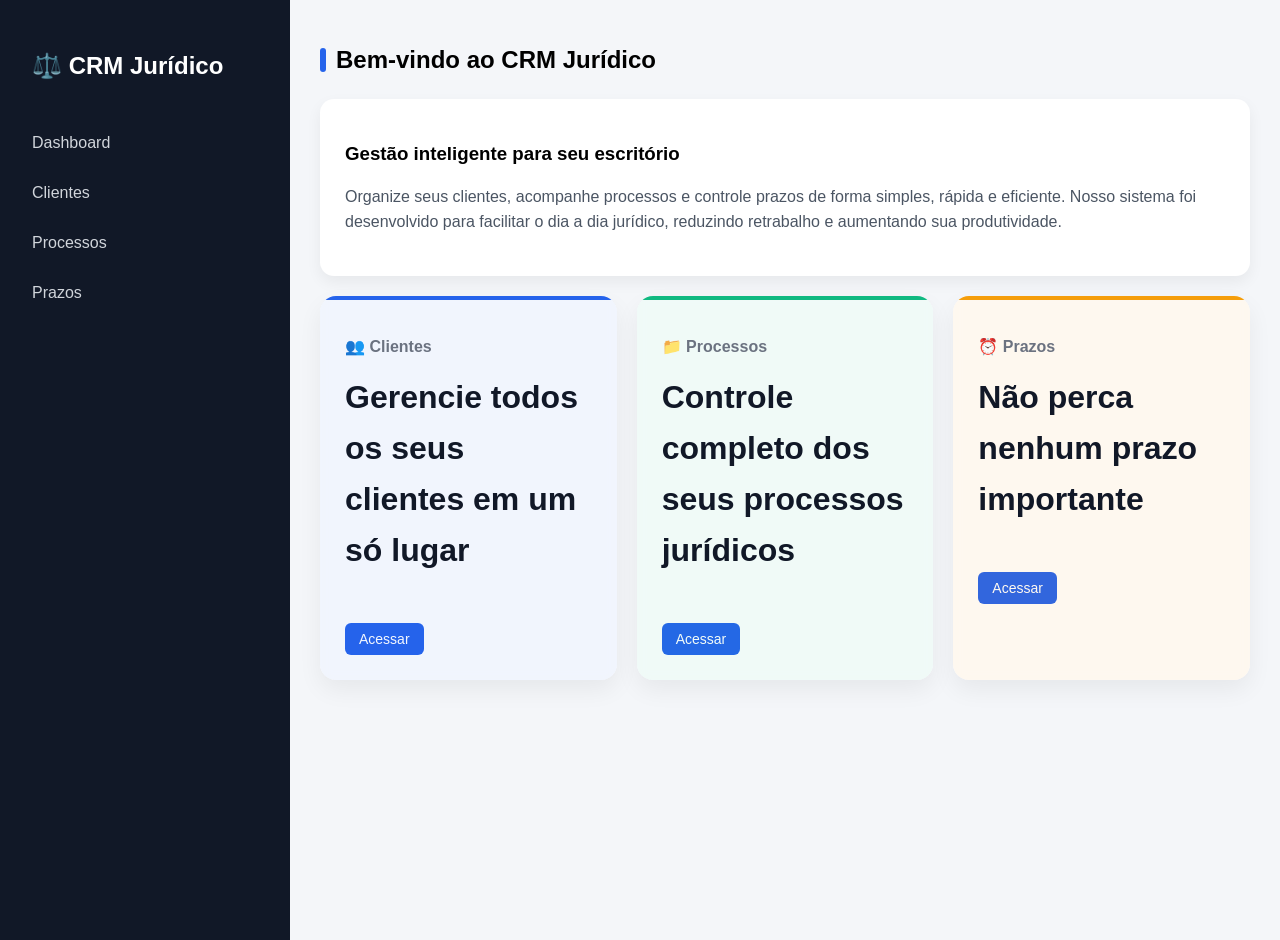
==== index.html @ 1034b17c "Site Inicial Site Inicial" ====
<!DOCTYPE html>
<html lang="pt-br">
<head>
<meta charset="UTF-8">
<title>Início</title>
<link rel="stylesheet" href="style.css">
</head>

<body>

<div class="sidebar">
    <h2>
        <a href="index.html">⚖️ CRM Jurídico</a>
    </h2>

    <a href="dashboard.html">Dashboard</a>
    <a href="clientes.html">Clientes</a>
    <a href="processos.html">Processos</a>
    <a href="prazos.html">Prazos</a>
</div>

<div class="content">

<div class="header">
    <h1 class="title">Bem-vindo ao CRM Jurídico</h1>
</div>

<div class="card">
    <h3>Gestão inteligente para seu escritório</h3>
    <p>
        Organize seus clientes, acompanhe processos e controle prazos de forma simples,
        rápida e eficiente. Nosso sistema foi desenvolvido para facilitar o dia a dia jurídico,
        reduzindo retrabalho e aumentando sua produtividade.
    </p>
</div>

<div class="dashboard">

    <div class="card">
        <h3>👥 Clientes</h3>
        <p>Gerencie todos os seus clientes em um só lugar</p>
        <a href="clientes.html" class="btn-link">Acessar</a>
    </div>

    <div class="card">
        <h3>📁 Processos</h3>
        <p>Controle completo dos seus processos jurídicos</p>
        <a href="processos.html" class="btn-link">Acessar</a>
    </div>

    <div class="card">
        <h3>⏰ Prazos</h3>
        <p>Não perca nenhum prazo importante</p>
        <a href="prazos.html" class="btn-link">Acessar</a>
    </div>

</div>

</div>

</body>
</html>
---- style.css ----
body {
    margin: 0;
    font-family: 'Segoe UI', Arial;
    display: flex;
    background: #f4f6f9;
}

/* SIDEBAR */
.sidebar {
    width: 250px;
    background: #111827;
    color: white;
    height: 100vh;
    padding: 20px;
}

.sidebar h2 {
    margin-bottom: 30px;
}

.sidebar h2 a {
    color: white;
    text-decoration: none;
    font-weight: bold;
}

.sidebar a {
    display: block;
    color: #d1d5db;
    text-decoration: none;
    padding: 12px;
    border-radius: 6px;
    margin-bottom: 8px;
    transition: 0.2s;
}

.sidebar a:hover {
    background: #2563eb;
    color: white;
}

.sidebar a.active {
    background: #2563eb;
    color: white;
}

/* CONTENT */
.content {
    flex: 1;
    padding: 30px;
}

/* HEADER */
.header {
    margin-bottom: 25px;
}

/* TITULO */
.title {
    display: flex;
    align-items: center;
    gap: 10px;
    font-size: 24px;
}

.title::before {
    content: "";
    width: 6px;
    height: 24px;
    background: #2563eb;
    border-radius: 4px;
}

/* CARDS PADRÃO */
.card {
    background: white;
    padding: 25px;
    border-radius: 14px;
    margin-bottom: 20px;
    box-shadow: 0 6px 15px rgba(0,0,0,0.06);
}

/* TEXTO HOME */
.card p {
    color: #4b5563;
    line-height: 1.6;
    margin-top: 10px;
}

/* FORM */
.form-group {
    display: flex;
    gap: 10px;
    margin-top: 10px;
}

input {
    flex: 1;
    padding: 10px;
    border-radius: 6px;
    border: 1px solid #ccc;
}

/* BUTTON */
button {
    background: #2563eb;
    color: white;
    border: none;
    padding: 10px 18px;
    border-radius: 6px;
    cursor: pointer;
    font-weight: bold;
}

button:hover {
    background: #1d4ed8;
}

/* BOTÃO LINK (HOME) */
.btn-link {
    display: inline-block;
    margin-top: 15px;
    text-decoration: none;
    background: #2563eb;
    color: white;
    padding: 8px 14px;
    border-radius: 6px;
    font-size: 14px;
    transition: 0.2s;
}

.btn-link:hover {
    background: #1d4ed8;
}

/* TABLE */
table {
    width: 100%;
    border-collapse: collapse;
    margin-top: 10px;
}

th {
    background: #f3f4f6;
    text-align: left;
    padding: 12px;
}

td {
    padding: 12px;
    border-bottom: 1px solid #eee;
}

/* 🔥 DASHBOARD PROFISSIONAL */
.dashboard {
    display: flex;
    gap: 20px;
    margin-bottom: 20px;
}

/* CARDS DO DASHBOARD */
.dashboard .card {
    flex: 1;
    padding: 25px;
    border-radius: 16px;
    position: relative;
    overflow: hidden;
    min-height: 140px;

    background: rgba(255, 255, 255, 0.85);
    backdrop-filter: blur(6px);

    box-shadow: 0 10px 25px rgba(0,0,0,0.06);

    transition: all 0.25s ease;
}

/* LINHA SUPERIOR */
.dashboard .card::after {
    content: "";
    position: absolute;
    top: 0;
    left: 0;
    height: 4px;
    width: 100%;
}

/* CORES */
.dashboard .card:nth-child(1)::after {
    background: #2563eb;
}

.dashboard .card:nth-child(2)::after {
    background: #10b981;
}

.dashboard .card:nth-child(3)::after {
    background: #f59e0b;
}

/* FUNDO SUAVE */
.dashboard .card::before {
    content: "";
    position: absolute;
    width: 120%;
    height: 120%;
    top: -20%;
    left: -20%;
    opacity: 0.06;
    z-index: 0;
    transition: 0.3s;
}

.dashboard .card:nth-child(1)::before {
    background: #2563eb;
}

.dashboard .card:nth-child(2)::before {
    background: #10b981;
}

.dashboard .card:nth-child(3)::before {
    background: #f59e0b;
}

/* HOVER PROFISSIONAL */
.dashboard .card:hover {
    transform: translateY(-6px) scale(1.01);
    box-shadow: 0 20px 40px rgba(0,0,0,0.08);
}

/* BRILHO AO PASSAR MOUSE */
.dashboard .card:hover::before {
    opacity: 0.12;
    transform: scale(1.1);
}

/* TEXTO DASHBOARD */
.dashboard .card h3 {
    font-size: 16px;
    color: #6b7280;
    position: relative;
    z-index: 1;
}

.dashboard .card p {
    font-size: 32px;
    font-weight: bold;
    margin-top: 10px;
    color: #111827;
    position: relative;
    z-index: 1;
}

/* ALERTA */
.alerta {
    border-left: 6px solid #ef4444;
}

/* LISTA */
.item {
    padding: 10px 0;
    border-bottom: 1px solid #eee;
}
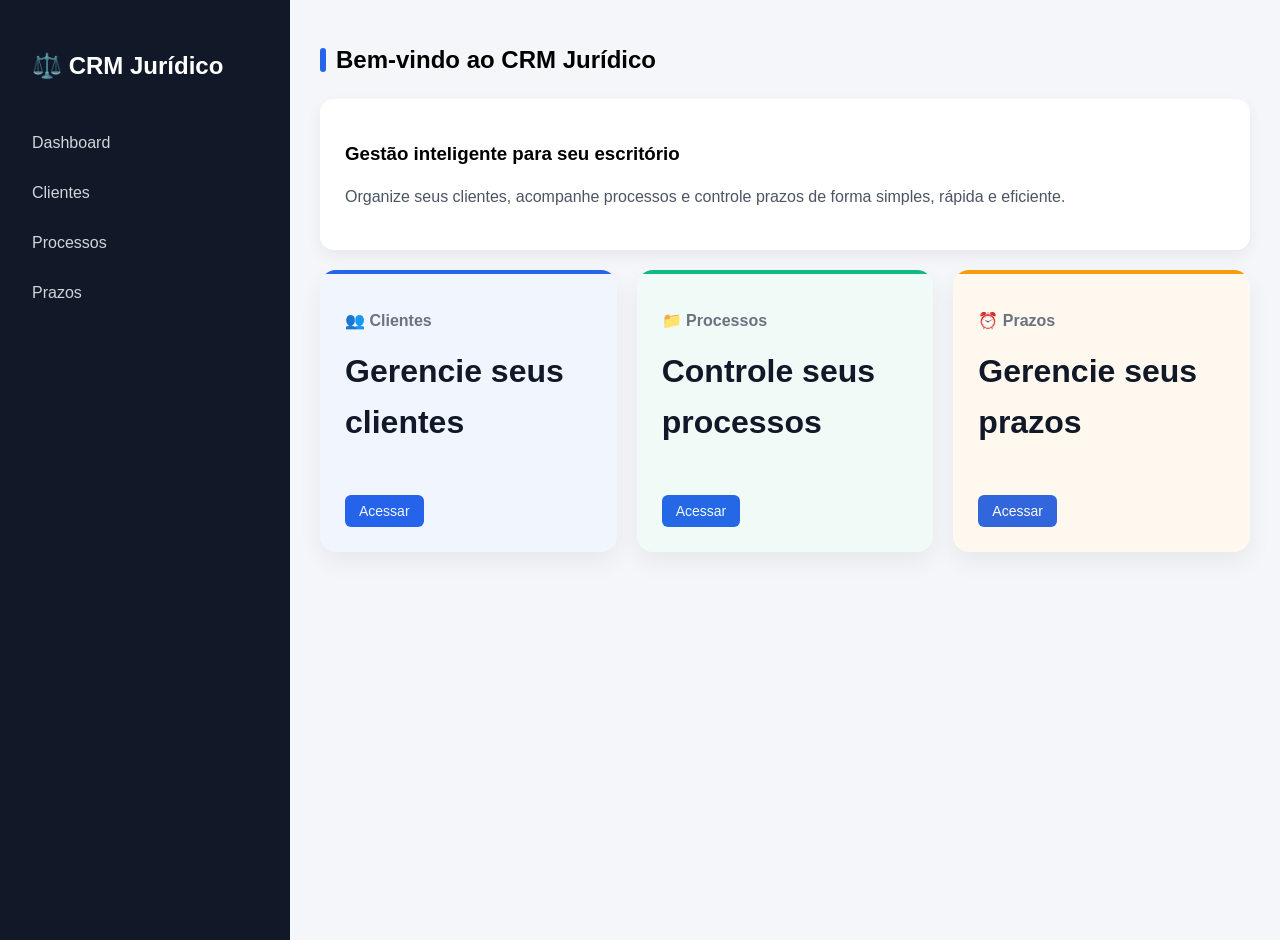
==== commit 477cba1c: "Add files via upload" ====
--- a/index.html
+++ b/index.html
@@ -2,12 +2,17 @@
 <html lang="pt-br">
 <head>
 <meta charset="UTF-8">
+<meta name="viewport" content="width=device-width, initial-scale=1.0">
 <title>Início</title>
 <link rel="stylesheet" href="style.css">
 </head>
 
 <body>
 
+<!-- BOTÃO MENU MOBILE -->
+<button class="menu-toggle" onclick="toggleMenu()">☰</button>
+
+<!-- SIDEBAR -->
 <div class="sidebar">
     <h2>
         <a href="index.html">⚖️ CRM Jurídico</a>
@@ -19,6 +24,7 @@
     <a href="prazos.html">Prazos</a>
 </div>
 
+<!-- CONTEÚDO -->
 <div class="content">
 
 <div class="header">
@@ -29,8 +35,7 @@
     <h3>Gestão inteligente para seu escritório</h3>
     <p>
         Organize seus clientes, acompanhe processos e controle prazos de forma simples,
-        rápida e eficiente. Nosso sistema foi desenvolvido para facilitar o dia a dia jurídico,
-        reduzindo retrabalho e aumentando sua produtividade.
+        rápida e eficiente.
     </p>
 </div>
 
@@ -38,19 +43,19 @@
 
     <div class="card">
         <h3>👥 Clientes</h3>
-        <p>Gerencie todos os seus clientes em um só lugar</p>
+        <p>Gerencie seus clientes</p>
         <a href="clientes.html" class="btn-link">Acessar</a>
     </div>
 
     <div class="card">
         <h3>📁 Processos</h3>
-        <p>Controle completo dos seus processos jurídicos</p>
+        <p>Controle seus processos</p>
         <a href="processos.html" class="btn-link">Acessar</a>
     </div>
 
     <div class="card">
         <h3>⏰ Prazos</h3>
-        <p>Não perca nenhum prazo importante</p>
+        <p>Gerencie seus prazos</p>
         <a href="prazos.html" class="btn-link">Acessar</a>
     </div>
 
@@ -58,5 +63,12 @@
 
 </div>
 
+<!-- SCRIPT MENU -->
+<script>
+function toggleMenu() {
+    document.querySelector('.sidebar').classList.toggle('active');
+}
+</script>
+
 </body>
 </html>
--- a/style.css
+++ b/style.css
@@ -5,6 +5,22 @@
     background: #f4f6f9;
 }
 
+/* BOTÃO MENU (NOVO) */
+.menu-toggle {
+    display: none;
+    position: fixed;
+    top: 15px;
+    left: 15px;
+    background: #2563eb;
+    color: white;
+    border: none;
+    padding: 10px 14px;
+    font-size: 20px;
+    border-radius: 6px;
+    z-index: 1000;
+    cursor: pointer;
+}
+
 /* SIDEBAR */
 .sidebar {
     width: 250px;
@@ -12,6 +28,7 @@
     color: white;
     height: 100vh;
     padding: 20px;
+    transition: 0.3s; /* NOVO */
 }
 
 .sidebar h2 {
@@ -261,4 +278,58 @@
 .item {
     padding: 10px 0;
     border-bottom: 1px solid #eee;
+}
+
+/* ========================= */
+/* 📱 RESPONSIVIDADE MOBILE */
+/* ========================= */
+
+@media (max-width: 768px) {
+
+    body {
+        flex-direction: column;
+    }
+
+    /* BOTÃO APARECE */
+    .menu-toggle {
+        display: block;
+    }
+
+    /* SIDEBAR vira menu escondido */
+    .sidebar {
+        position: fixed;
+        top: 0;
+        left: -100%;
+        width: 220px;
+        height: 100%;
+        z-index: 999;
+    }
+
+    /* ABRIR MENU */
+    .sidebar.active {
+        left: 0;
+    }
+
+    /* CONTEÚDO */
+    .content {
+        padding: 15px;
+        margin-top: 60px;
+    }
+
+    /* DASHBOARD */
+    .dashboard {
+        flex-direction: column;
+    }
+
+    /* FORM */
+    .form-group {
+        flex-direction: column;
+    }
+
+    /* TABELA */
+    table {
+        display: block;
+        overflow-x: auto;
+        white-space: nowrap;
+    }
 }
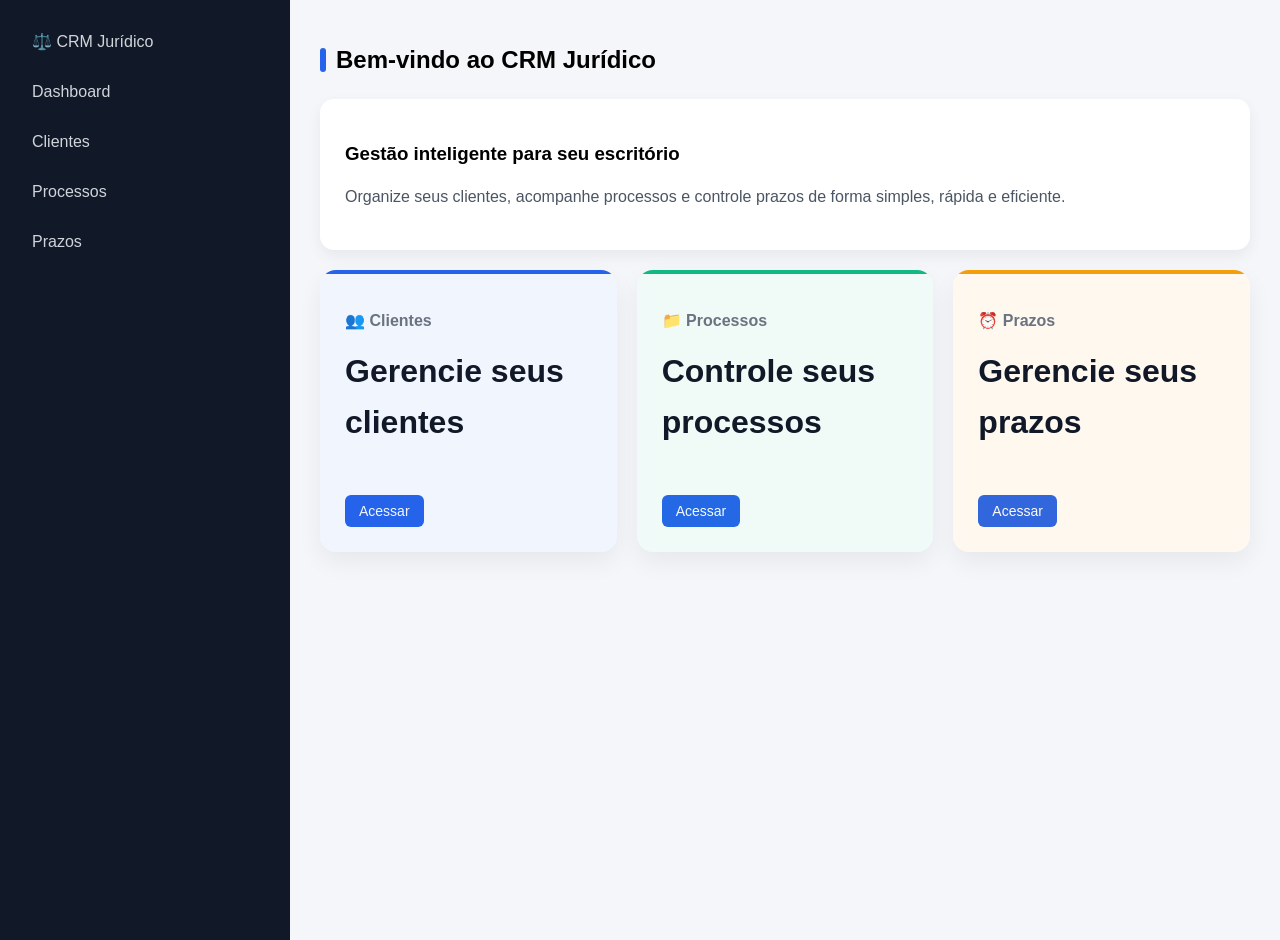
==== commit ea8579d0: "Add files via upload" ====
--- a/index.html
+++ b/index.html
@@ -9,19 +9,20 @@
 
 <body>
 
-<!-- BOTÃO MENU MOBILE -->
-<button class="menu-toggle" onclick="toggleMenu()">☰</button>
+<!-- SIDEBAR / NAV -->
+<div class="sidebar">
 
-<!-- SIDEBAR -->
-<div class="sidebar">
-    <h2>
+    <div class="logo">
         <a href="index.html">⚖️ CRM Jurídico</a>
-    </h2>
+    </div>
 
-    <a href="dashboard.html">Dashboard</a>
-    <a href="clientes.html">Clientes</a>
-    <a href="processos.html">Processos</a>
-    <a href="prazos.html">Prazos</a>
+    <div class="menu">
+        <a href="dashboard.html">Dashboard</a>
+        <a href="clientes.html">Clientes</a>
+        <a href="processos.html">Processos</a>
+        <a href="prazos.html">Prazos</a>
+    </div>
+
 </div>
 
 <!-- CONTEÚDO -->
@@ -63,12 +64,5 @@
 
 </div>
 
-<!-- SCRIPT MENU -->
-<script>
-function toggleMenu() {
-    document.querySelector('.sidebar').classList.toggle('active');
-}
-</script>
-
 </body>
 </html>
--- a/style.css
+++ b/style.css
@@ -5,22 +5,6 @@
     background: #f4f6f9;
 }
 
-/* BOTÃO MENU (NOVO) */
-.menu-toggle {
-    display: none;
-    position: fixed;
-    top: 15px;
-    left: 15px;
-    background: #2563eb;
-    color: white;
-    border: none;
-    padding: 10px 14px;
-    font-size: 20px;
-    border-radius: 6px;
-    z-index: 1000;
-    cursor: pointer;
-}
-
 /* SIDEBAR */
 .sidebar {
     width: 250px;
@@ -28,7 +12,6 @@
     color: white;
     height: 100vh;
     padding: 20px;
-    transition: 0.3s; /* NOVO */
 }
 
 .sidebar h2 {
@@ -290,35 +273,33 @@
         flex-direction: column;
     }
 
-    /* BOTÃO APARECE */
-    .menu-toggle {
-        display: block;
-    }
-
-    /* SIDEBAR vira menu escondido */
+    /* SIDEBAR vira topo */
     .sidebar {
-        position: fixed;
-        top: 0;
-        left: -100%;
-        width: 220px;
-        height: 100%;
-        z-index: 999;
-    }
-
-    /* ABRIR MENU */
-    .sidebar.active {
-        left: 0;
+        width: 100%;
+        height: auto;
+        display: flex;
+        flex-direction: column;
+        align-items: center;
+    }
+
+    .sidebar a {
+        width: 100%;
+        text-align: center;
     }
 
     /* CONTEÚDO */
     .content {
         padding: 15px;
-        margin-top: 60px;
-    }
-
-    /* DASHBOARD */
+    }
+
+    /* DASHBOARD vira coluna */
     .dashboard {
         flex-direction: column;
+    }
+
+    /* CARDS */
+    .dashboard .card {
+        min-height: auto;
     }
 
     /* FORM */
@@ -326,10 +307,49 @@
         flex-direction: column;
     }
 
-    /* TABELA */
+    /* TABELA com scroll */
     table {
         display: block;
         overflow-x: auto;
         white-space: nowrap;
     }
+}
+
+/* ========================= */
+/* 🔧 AJUSTES FINAIS MOBILE */
+/* ========================= */
+
+@media (max-width: 768px) {
+
+    /* REMOVE SCROLL LATERAL */
+    body {
+        overflow-x: hidden;
+    }
+
+    /* GARANTE QUE NADA ESTOURE */
+    .content {
+        max-width: 100%;
+        box-sizing: border-box;
+    }
+
+    /* SIDEBAR MAIS COMPACTA */
+    .sidebar {
+        padding: 10px;
+    }
+
+    /* TEXTO NÃO FICA GIGANTE */
+    .dashboard .card p {
+        font-size: 20px;
+    }
+
+    /* CARDS NÃO ESTOURAM */
+    .card {
+        width: 100%;
+        box-sizing: border-box;
+    }
+
+    /* EVITA QUALQUER ESTOURO DE ELEMENTO */
+    * {
+        max-width: 100%;
+    }
 }
